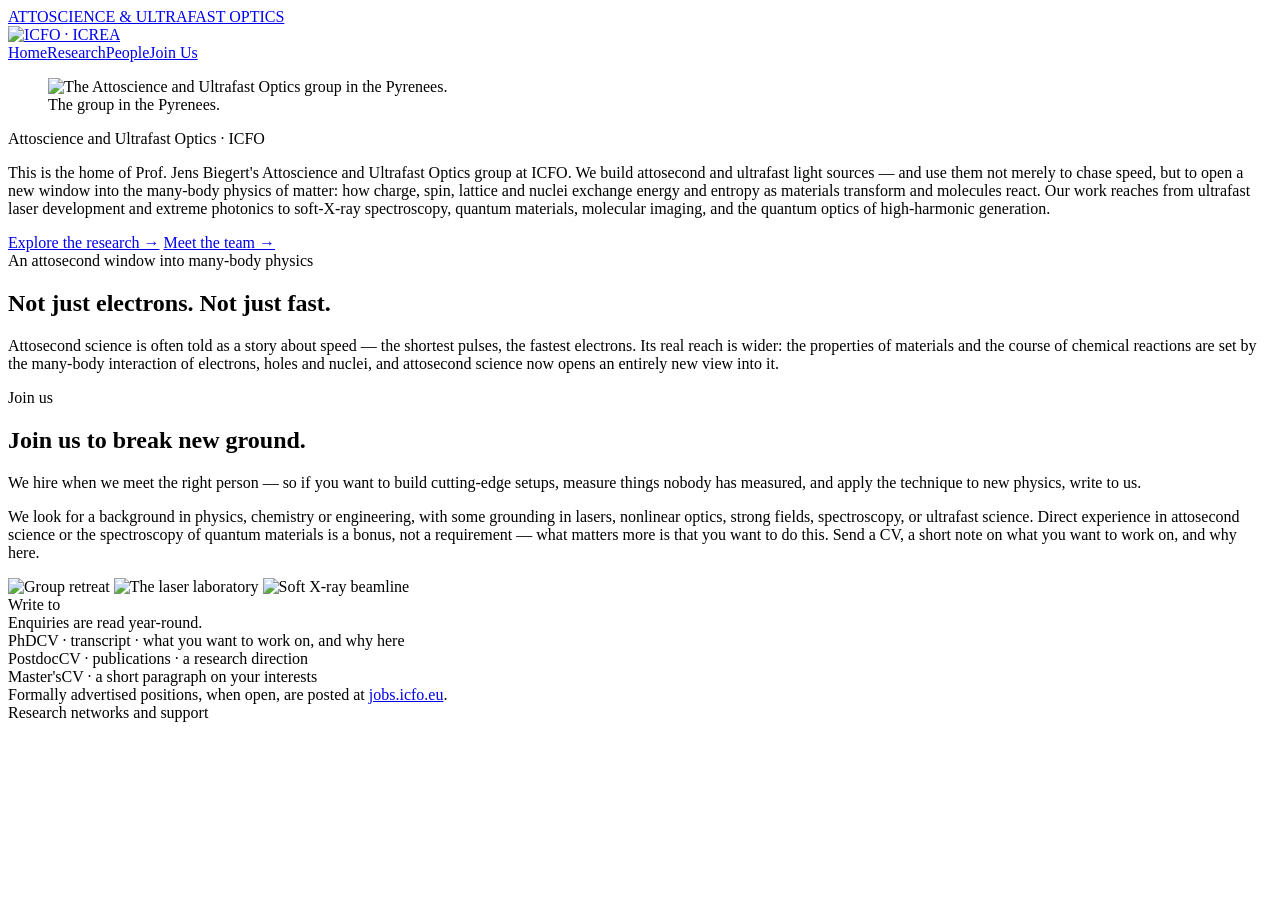
==== index.html @ c8105cc5 "Add files via upload" ====
<!DOCTYPE html>
<html lang="en">
<head>
<meta charset="UTF-8">
<meta name="viewport" content="width=device-width, initial-scale=1.0">
<title>Attoscience and Ultrafast Optics — Prof. Jens Biegert, ICFO</title>
<meta name="description" content="Attoscience and Ultrafast Optics at ICFO. We build ultrafast and attosecond light sources to follow charge, spin, and lattice in quantum matter.">
<link rel="stylesheet" href="css/style.css">
</head>
<body>

<div id="rail"><div id="railfill"></div></div>

<nav><div class="wrap nav-inner">
  <div class="nav-top">
    <div class="brand"><a href="index.html"><span class="dot"></span><span class="brandName">ATTOSCIENCE &amp; ULTRAFAST OPTICS</span></a></div>
    <div class="nav-logos">
      <a href="https://www.icfo.eu" target="_blank" rel="noopener"><img src="img/logos/institutions.png" alt="ICFO · ICREA" class="logo-inst"></a>
    </div>
  </div>
  <div class="navlinks">
    <a href="index.html" class="here">Home</a><a href="research.html">Research</a><a href="people.html">People</a><a href="index.html#join">Join Us</a>
  </div>
</div></nav>

<!-- HOME INTRO (welcome + vision, over faint TiSe2 wash) -->
<section class="home-intro" id="welcome">
  <div class="hi-bg" style="background-image:url(img/sci_tise2_cdw.jpg)"></div>
  <div class="hi-veil"></div>
  <div class="wrap hi-inner">

    <div class="welcome-grid">
      <figure class="welcome-photo rv">
        <img src="img/group_photo.jpg" alt="The Attoscience and Ultrafast Optics group in the Pyrenees." loading="lazy">
        <figcaption>The group in the Pyrenees.</figcaption>
      </figure>
      <div class="welcome-text rv">
        <div class="slabel">Attoscience and Ultrafast Optics · ICFO</div>
        <p class="welcome-lede">This is the home of Prof. Jens Biegert's Attoscience and Ultrafast Optics group at ICFO. We build attosecond and ultrafast light sources — and use them not merely to chase speed, but to open a new window into the many-body physics of matter: how charge, spin, lattice and nuclei exchange energy and entropy as materials transform and molecules react. Our work reaches from ultrafast laser development and extreme photonics to soft-X-ray spectroscopy, quantum materials, molecular imaging, and the quantum optics of high-harmonic generation.</p>
        <div class="welcome-links">
          <a href="research.html" class="wl-primary">Explore the research →</a>
          <a href="people.html" class="wl-secondary">Meet the team →</a>
        </div>
      </div>
    </div>

    <div class="home-vision rv">
      <div class="feat-badge">An attosecond window into many-body physics</div>
      <h1 class="hv-h1">Not just electrons. Not just fast.</h1>
      <p class="hv-lede">Attosecond science is often told as a story about speed — the shortest pulses, the fastest electrons. Its real reach is wider: the properties of materials and the course of chemical reactions are set by the many-body interaction of electrons, holes and nuclei, and attosecond science now opens an entirely new view into it.</p>
    </div>

  </div>
</section>

</div></section>

<!-- JOIN -->
<section class="join" id="join"><div class="wrap"><div class="join-grid">
  <div>
    <div class="slabel">Join us</div>
    <h2>Join us to break new ground.</h2>
    <p>We hire when we meet the right person — so if you want to build cutting-edge setups, measure things nobody has measured, and apply the technique to new physics, write to us.</p>
    <p>We look for a background in physics, chemistry or engineering, with some grounding in lasers, nonlinear optics, strong fields, spectroscopy, or ultrafast science. Direct experience in attosecond science or the spectroscopy of quantum materials is a bonus, not a requirement — what matters more is that you want to do this. Send a CV, a short note on what you want to work on, and why here.</p>
    <div class="culture">
      <img src="img/group_benasque.jpg" alt="Group retreat" loading="lazy">
      <img src="img/instr_greenlab.jpg" alt="The laser laboratory" loading="lazy">
      <img src="img/hero_beamline.jpg" alt="Soft X-ray beamline" loading="lazy">
    </div>
  </div>
  <div class="apply">
    <div class="apply-lab">Write to</div>
    <a class="apply-mail siteEmail" href="#"></a>
    <div class="apply-note">Enquiries are read year-round.</div>
    <div class="apply-list">
      <div class="apply-row"><span class="ar-k">PhD</span><span class="ar-v">CV · transcript · what you want to work on, and why here</span></div>
      <div class="apply-row"><span class="ar-k">Postdoc</span><span class="ar-v">CV · publications · a research direction</span></div>
      <div class="apply-row"><span class="ar-k">Master's</span><span class="ar-v">CV · a short paragraph on your interests</span></div>
    </div>
    <div class="apply-jobs">Formally advertised positions, when open, are posted at <a href="https://jobs.icfo.eu" target="_blank" rel="noopener">jobs.icfo.eu</a>.</div>
  </div>
</div></div></section>


<!-- FUNDERS -->
<div class="funders"><div class="wrap">
  <div class="lbl">Research networks and support</div>
  <div class="fgrid" id="funders"></div>
</div></div>


<footer><div class="wrap frow">
  <div id="footerLine"></div>
  <div><a class="siteEmail" href="#"></a></div>
</div></footer>
<script src="js/site.js"></script>
</body>
</html>
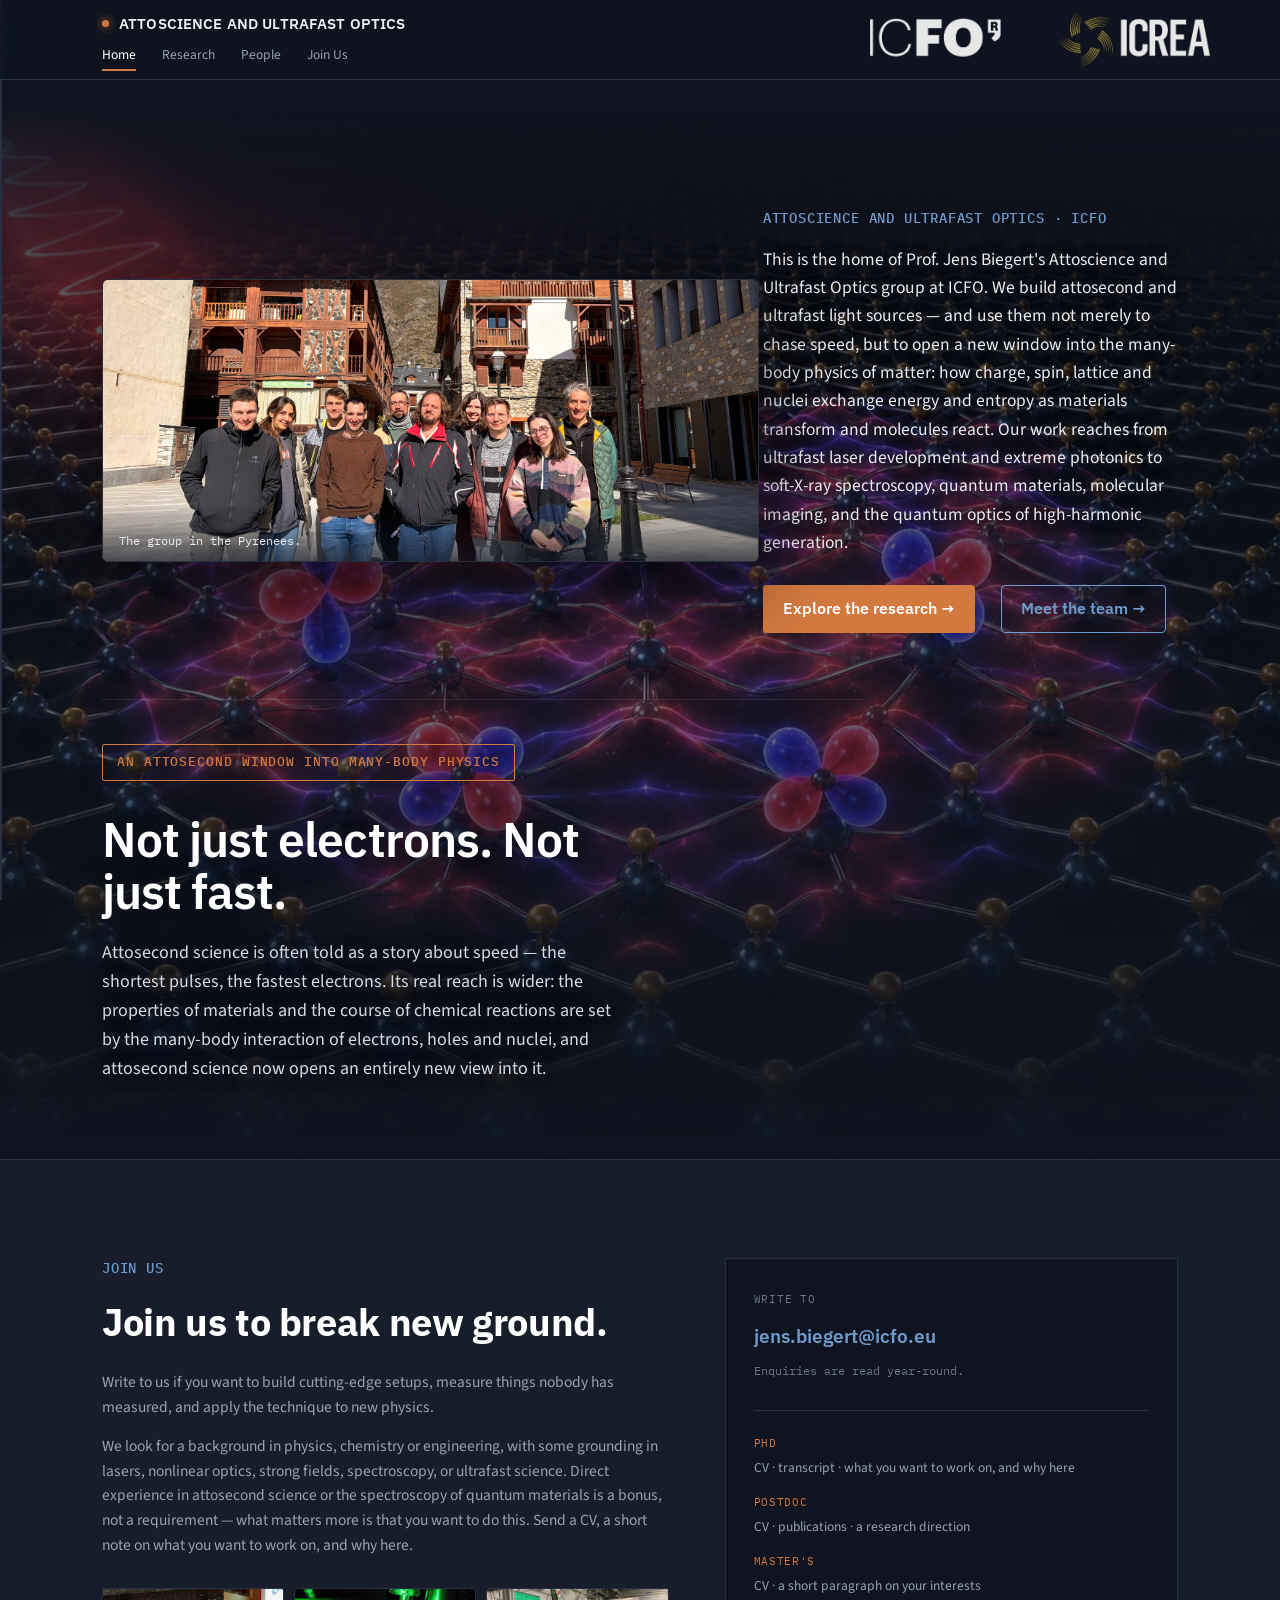
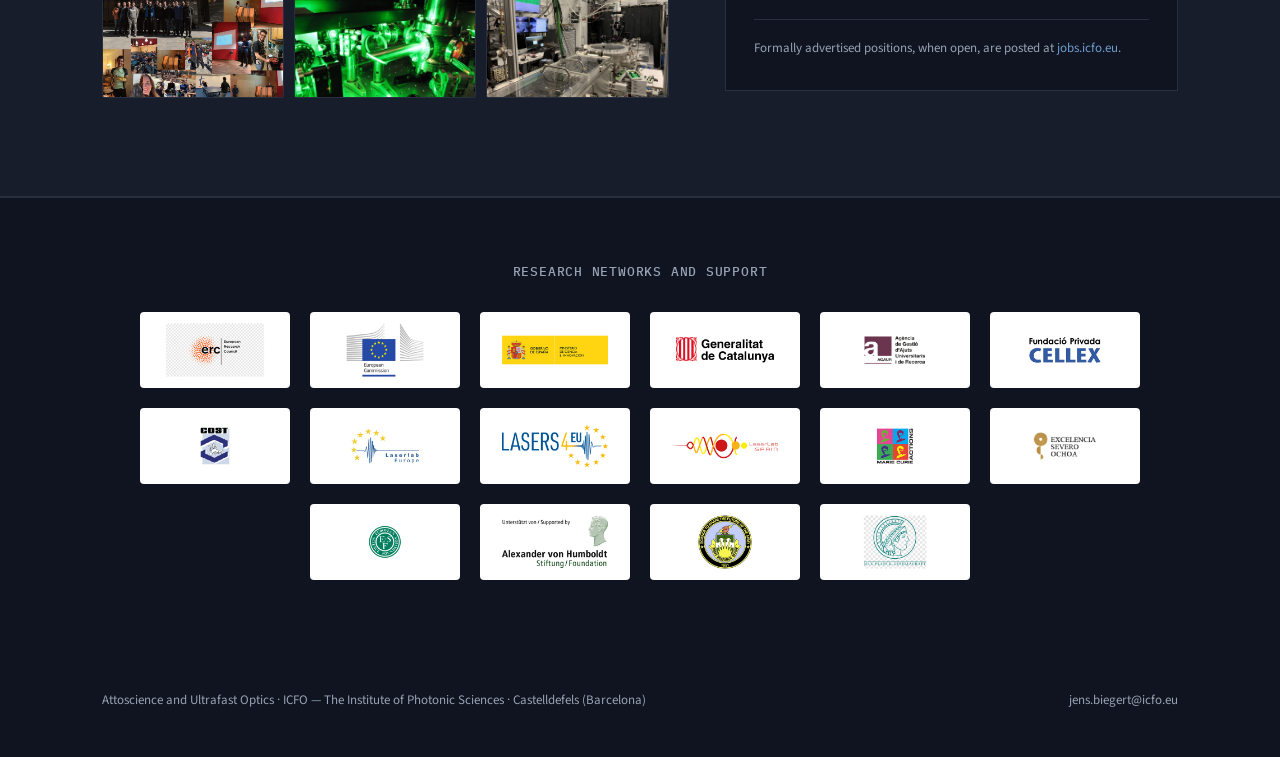
==== commit cde15015: "index.html" ====
--- a/index.html
+++ b/index.html
@@ -60,7 +60,7 @@
   <div>
     <div class="slabel">Join us</div>
     <h2>Join us to break new ground.</h2>
-    <p>We hire when we meet the right person — so if you want to build cutting-edge setups, measure things nobody has measured, and apply the technique to new physics, write to us.</p>
+    <p>Write to us if you want to build cutting-edge setups, measure things nobody has measured, and apply the technique to new physics.</p>
     <p>We look for a background in physics, chemistry or engineering, with some grounding in lasers, nonlinear optics, strong fields, spectroscopy, or ultrafast science. Direct experience in attosecond science or the spectroscopy of quantum materials is a bonus, not a requirement — what matters more is that you want to do this. Send a CV, a short note on what you want to work on, and why here.</p>
     <div class="culture">
       <img src="img/group_benasque.jpg" alt="Group retreat" loading="lazy">
@@ -95,4 +95,4 @@
 </div></footer>
 <script src="js/site.js"></script>
 </body>
-</html>+</html>
--- a/css/style.css
+++ b/css/style.css
@@ -0,0 +1,428 @@
+
+@import url('https://fonts.googleapis.com/css2?family=IBM+Plex+Sans:wght@400;500;600;700&family=Source+Sans+3:wght@400;500;600&family=IBM+Plex+Mono:wght@400;500&display=swap');
+:root{
+  --bg:#0F1420; --bg-raised:#171D2A; --panel:#1B2231; --line:#28303F;
+  --text:#EDEEF2; --text-dim:#98A2B3; --text-dimmer:#6B7486;
+  --steel:#6E9BCB; --warm:#D2793F;
+}
+*{margin:0;padding:0;box-sizing:border-box;}
+html{scroll-behavior:smooth;}
+body{background:var(--bg);color:var(--text);font-family:'Source Sans 3',sans-serif;line-height:1.6;overflow-x:hidden;}
+@media(prefers-reduced-motion:reduce){*{animation-duration:.001ms!important;animation-iteration-count:1!important;transition-duration:.001ms!important;}}
+a{color:inherit;}
+.wrap{max-width:1140px;margin:0 auto;padding:0 32px;}
+::selection{background:var(--steel);color:#0F1420;}
+
+/* NAV */
+nav{position:fixed;top:0;left:0;right:0;z-index:100;background:rgba(15,20,32,.82);backdrop-filter:blur(12px);border-bottom:1px solid var(--line);}
+nav .wrap{display:flex;justify-content:space-between;align-items:center;height:66px;}
+nav .nav-inner{display:block;height:auto;padding-top:12px;padding-bottom:8px;position:relative;}
+.brand{font-family:'IBM Plex Sans',sans-serif;font-weight:600;font-size:14.5px;letter-spacing:.01em;display:flex;align-items:center;gap:10px;}
+.brand .dot{width:7px;height:7px;border-radius:50%;background:var(--warm);box-shadow:0 0 10px var(--warm);}
+.navlinks{display:flex;gap:26px;font-size:13.5px;color:var(--text-dim);}
+.navlinks a{text-decoration:none;transition:color .2s;}
+.navlinks a:hover{color:var(--text);}
+a:focus-visible{outline:2px solid var(--steel);outline-offset:3px;}
+@media(max-width:760px){.navlinks{display:none;}}
+
+/* HERO */
+.hero{position:relative;min-height:92vh;display:flex;flex-direction:column;justify-content:center;padding-top:66px;overflow:hidden;}
+.hero .bg{position:absolute;inset:0;background-size:cover;background-position:center 22%;transition:opacity .6s;}
+.hero .bg::after{content:'';position:absolute;inset:0;background:linear-gradient(90deg,var(--bg) 0%,rgba(15,20,32,.72) 46%,rgba(15,20,32,.30) 100%);}
+.hero .inner{position:relative;z-index:3;}
+.eyebrow{font-family:'IBM Plex Mono',monospace;font-size:12.5px;color:var(--steel);letter-spacing:.07em;text-transform:uppercase;margin-bottom:22px;display:flex;align-items:center;gap:10px;}
+.eyebrow::before{content:'';width:26px;height:1px;background:var(--steel);}
+h1{font-family:'IBM Plex Sans',sans-serif;font-weight:600;font-size:clamp(2.1rem,5vw,3.9rem);line-height:1.1;letter-spacing:-.015em;max-width:18ch;color:#fff;text-shadow:0 2px 30px rgba(15,20,32,.65);}
+h1 .soft{color:var(--text-dim);font-weight:400;}
+.hero-sub{margin-top:26px;max-width:50ch;font-size:17.5px;color:#D6DAE2;text-shadow:0 1px 22px rgba(15,20,32,.7);}
+.cta{margin-top:40px;display:flex;gap:14px;flex-wrap:wrap;align-items:center;}
+.btn{font-size:14.5px;font-weight:600;padding:13px 24px;border-radius:2px;text-decoration:none;transition:all .2s;display:inline-flex;align-items:center;gap:8px;}
+.btn-primary{background:var(--text);color:#0F1420;}
+.btn-primary:hover{background:var(--steel);color:#fff;}
+.btn-ghost{border:1px solid rgba(255,255,255,.25);color:#fff;}
+.btn-ghost:hover{border-color:#fff;background:rgba(255,255,255,.06);}
+.hero-switch{position:absolute;bottom:22px;right:32px;z-index:4;display:flex;gap:8px;align-items:center;}
+.hero-switch span{font-family:'IBM Plex Mono',monospace;font-size:10.5px;color:var(--text-dimmer);text-transform:uppercase;letter-spacing:.05em;}
+.hero-switch button{width:9px;height:9px;border-radius:50%;border:1px solid var(--text-dimmer);background:transparent;cursor:pointer;padding:0;transition:all .2s;}
+.hero-switch button.on{background:var(--steel);border-color:var(--steel);}
+
+/* TRACE DIVIDER */
+.trace{width:100%;height:54px;display:block;}
+
+/* FEATURED RESULT */
+.featured{padding:96px 0;background:linear-gradient(180deg,var(--bg) 0%,#131A28 50%,var(--bg) 100%);}
+.feat-grid{display:grid;grid-template-columns:0.95fr 1.05fr;gap:56px;align-items:center;}
+@media(max-width:900px){.feat-grid{grid-template-columns:1fr;gap:40px;}}
+.feat-badge{display:inline-block;font-family:'IBM Plex Mono',monospace;font-size:13px;font-weight:500;letter-spacing:.07em;text-transform:uppercase;color:var(--warm);border:1px solid var(--warm);padding:7px 14px;border-radius:2px;margin-bottom:22px;}
+.feat-h{font-family:'IBM Plex Sans',sans-serif;font-size:clamp(1.7rem,3.1vw,2.35rem);font-weight:600;color:#fff;max-width:16ch;line-height:1.15;margin:0 0 24px;}
+.feat-num{display:flex;align-items:baseline;gap:12px;margin-bottom:24px;}
+.feat-num .fn{font-family:'IBM Plex Mono',monospace;font-size:clamp(3rem,6.5vw,4.6rem);color:var(--steel);line-height:1;letter-spacing:-.02em;}
+.feat-num .fu{font-family:'IBM Plex Mono',monospace;font-size:15px;color:var(--text-dim);text-transform:uppercase;letter-spacing:.06em;}
+.feat-lede{font-size:17px;color:var(--text);max-width:56ch;margin-bottom:18px;line-height:1.6;}
+.feat-body{font-size:14.5px;color:var(--text-dim);max-width:60ch;}
+.feat-fig{margin:0;}
+.feat-fig img{width:100%;display:block;border:1px solid var(--line);border-radius:3px;background:#1B2130;}
+.feat-fig figcaption{font-size:12.5px;color:var(--text-dimmer);margin-top:14px;line-height:1.5;}
+.feat-fig figcaption strong{color:var(--text-dim);font-weight:600;}
+
+/* SECTION */
+section{padding:98px 0;}
+.shead{display:flex;justify-content:space-between;align-items:flex-end;margin-bottom:54px;gap:24px;flex-wrap:wrap;border-bottom:1px solid var(--line);padding-bottom:24px;}
+.slabel{font-family:'IBM Plex Mono',monospace;font-size:13.5px;font-weight:500;color:var(--steel);text-transform:uppercase;letter-spacing:.06em;}
+h2{font-family:'IBM Plex Sans',sans-serif;font-size:clamp(1.7rem,3.1vw,2.35rem);font-weight:700;margin-top:12px;max-width:24ch;color:#fff;letter-spacing:-.01em;}
+.smeta{font-size:13.5px;color:var(--text-dim);max-width:32ch;text-align:right;}
+@media(max-width:640px){.smeta{text-align:left;}}
+
+.rstatement{font-size:19px;line-height:1.65;color:var(--text);max-width:74ch;margin-bottom:46px;font-weight:400;}
+.rstatement strong{color:#fff;font-weight:600;}
+
+/* CAPABILITIES */
+.caps-label{font-family:'IBM Plex Mono',monospace;font-size:11px;color:var(--text-dimmer);text-transform:uppercase;letter-spacing:.06em;margin-bottom:14px;}
+.caps{display:flex;flex-wrap:wrap;gap:10px;margin-bottom:44px;}
+.caps span{font-family:'IBM Plex Mono',monospace;font-size:12.5px;color:var(--text);background:var(--bg-raised);border:1px solid var(--line);padding:10px 16px;border-radius:2px;display:flex;align-items:center;gap:9px;}
+.caps span::before{content:'';width:5px;height:5px;border-radius:50%;background:var(--steel);}
+
+/* CAPABILITIES ACCORDION */
+.caps-acc{display:flex;flex-direction:column;gap:1px;background:var(--line);border:1px solid var(--line);margin-bottom:64px;}
+.cap{background:var(--bg-raised);}
+.cap summary{list-style:none;cursor:pointer;padding:20px 24px;display:flex;justify-content:space-between;align-items:center;gap:16px;transition:background .2s;}
+.cap summary::-webkit-details-marker{display:none;}
+.cap summary:hover{background:var(--panel);}
+.cap summary:focus-visible{outline:2px solid var(--steel);outline-offset:-2px;}
+.cap-name{font-family:'IBM Plex Sans',sans-serif;font-size:18px;font-weight:700;color:#fff;display:flex;align-items:center;gap:12px;}
+.cap-name::before{content:'';width:6px;height:6px;border-radius:50%;background:var(--steel);flex-shrink:0;}
+.cap-ico{font-family:'IBM Plex Mono',monospace;color:var(--text-dimmer);font-size:18px;transition:transform .25s;}
+.cap[open] .cap-ico{transform:rotate(45deg);color:var(--steel);}
+.cap-body{padding:4px 24px 30px 42px;}
+.cap-lede{font-size:16.5px;color:var(--text);max-width:72ch;margin-bottom:24px;line-height:1.6;}
+.stats{display:flex;flex-wrap:wrap;gap:12px;margin-bottom:26px;}
+.stat{background:var(--bg);border:1px solid var(--line);border-left:2px solid var(--warm);padding:12px 18px;min-width:150px;}
+.stat .sv{font-family:'IBM Plex Mono',monospace;font-size:17px;color:#fff;}
+.stat .sl{font-size:11.5px;color:var(--text-dimmer);text-transform:uppercase;letter-spacing:.05em;margin-top:3px;}
+.cap-text p{font-size:14.5px;color:var(--text-dim);max-width:76ch;margin-bottom:14px;}
+.cap-text p:last-child{margin-bottom:0;}
+@media(max-width:640px){.cap-body{padding-left:24px;}}
+
+/* RESEARCH CARDS */
+.rgrid{display:grid;grid-template-columns:repeat(auto-fit,minmax(270px,1fr));gap:1px;background:var(--line);border:1px solid var(--line);}
+.rcard{background:var(--panel);display:flex;flex-direction:column;overflow:hidden;transition:background .25s;}
+.rcard:hover{background:var(--bg-raised);}
+.rcard .thumb{height:158px;overflow:hidden;background:#000;}
+.rcard .thumb img{width:100%;height:100%;object-fit:cover;display:block;transition:transform .5s;}
+.rcard:hover .thumb img{transform:scale(1.05);}
+.rcard .pad{padding:26px 26px 28px;display:flex;flex-direction:column;flex-grow:1;}
+.rcard .tag{font-family:'IBM Plex Mono',monospace;font-size:11px;color:var(--text-dimmer);text-transform:uppercase;letter-spacing:.05em;}
+.rcard h3{font-family:'IBM Plex Sans',sans-serif;font-size:18px;font-weight:600;margin:12px 0;color:#fff;}
+.rcard p{font-size:14px;color:var(--text-dim);flex-grow:1;}
+.rcard .hl{margin-top:20px;padding:13px 15px;background:rgba(210,121,63,.08);border-left:2px solid var(--warm);font-size:13px;}
+.rcard .hll{font-family:'IBM Plex Mono',monospace;font-size:10px;color:var(--warm);text-transform:uppercase;letter-spacing:.06em;display:block;margin-bottom:5px;}
+.rcard .hlt{color:var(--text);}
+
+/* ACHIEVEMENTS TIMELINE */
+.tl{position:relative;}
+.tl-item{display:grid;grid-template-columns:130px 1fr;gap:34px;padding-bottom:6px;}
+/* the rail: a real element, so it can stop at the final dot */
+.tl-item .tl-body{position:relative;margin-left:-34px;padding-left:34px;padding-bottom:42px;}
+.tl-item:last-child .tl-body{padding-bottom:0;}
+.tl-item .tl-body::after{content:'';position:absolute;left:0;top:12px;bottom:0;width:1px;background:var(--line);}
+.tl-item:last-child .tl-body::after{display:none;}
+/* the dot: centred on the rail, never overlapping text */
+.tl-item .tl-body::before{content:'';position:absolute;left:-5.5px;top:6px;width:11px;height:11px;border-radius:50%;background:var(--warm);border:2px solid var(--bg);box-shadow:0 0 0 1px var(--warm);z-index:2;}
+.tl-year{font-family:'IBM Plex Mono',monospace;font-size:14px;color:var(--text);text-align:right;padding-top:2px;padding-right:16px;}
+.tl-venue{font-family:'IBM Plex Mono',monospace;font-size:11.5px;color:var(--steel);margin-bottom:6px;}
+.tl-body h4{font-family:'IBM Plex Sans',sans-serif;font-size:17px;font-weight:600;margin-bottom:7px;color:#fff;}
+.tl-body p{font-size:14px;color:var(--text-dim);max-width:64ch;}
+@media(max-width:640px){.tl-item{grid-template-columns:1fr;gap:4px;}.tl-year{text-align:left;}.tl-item .tl-body{margin-left:0;padding-left:0;padding-bottom:30px;}.tl-item .tl-body::before,.tl-item .tl-body::after{display:none;}}
+
+/* PEOPLE */
+.pi-lead{display:grid;grid-template-columns:250px 1fr;gap:44px;align-items:start;margin-bottom:64px;}
+@media(max-width:640px){.pi-lead{grid-template-columns:1fr;}}
+.pi-photo{width:100%;border-radius:3px;border:1px solid var(--line);overflow:hidden;aspect-ratio:3/2;}
+.pi-photo img{width:100%;height:100%;object-fit:cover;display:block;}
+.pi-lead h3{font-family:'IBM Plex Sans',sans-serif;font-size:22px;font-weight:600;color:#fff;}
+.pi-lead .prole{font-family:'IBM Plex Mono',monospace;font-size:12.5px;color:var(--steel);margin:6px 0 16px;text-transform:uppercase;letter-spacing:.05em;}
+.pi-lead p{font-size:15px;color:var(--text-dim);max-width:56ch;}
+.people-grid{display:grid;grid-template-columns:repeat(auto-fill,minmax(190px,1fr));gap:26px;}
+.person .av{width:100%;aspect-ratio:1;border-radius:2px;background:linear-gradient(135deg,#1B2231,#171D2A);border:1px solid var(--line);margin-bottom:12px;position:relative;overflow:hidden;}
+.person .av::after{content:'';position:absolute;inset:0;background:repeating-linear-gradient(45deg,transparent,transparent 8px,rgba(110,155,203,.05) 8px,rgba(110,155,203,.05) 9px);}
+.person .nm{font-size:14px;font-weight:600;}
+.person .rl{font-size:12px;color:var(--steel);font-family:'IBM Plex Mono',monospace;margin-top:2px;}
+.person .deg{font-size:12px;color:var(--text-dimmer);margin-top:7px;line-height:1.45;}
+.person .eml{font-size:11.5px;color:var(--text-dimmer);font-family:'IBM Plex Mono',monospace;text-decoration:none;margin-top:6px;display:inline-block;word-break:break-all;}
+.person .eml:hover{color:var(--steel);}
+
+.ptier{margin-bottom:44px;}
+.ptier-lab{font-family:'IBM Plex Mono',monospace;font-size:11px;color:var(--warm);text-transform:uppercase;letter-spacing:.07em;margin-bottom:18px;padding-bottom:10px;border-bottom:1px solid var(--line);}
+
+.bio-short{font-size:15.5px;color:var(--text-dim);max-width:66ch;}
+.bio-more{margin-top:20px;}
+.bio-more summary{list-style:none;cursor:pointer;display:inline-flex;align-items:center;gap:10px;font-family:'IBM Plex Mono',monospace;font-size:11.5px;text-transform:uppercase;letter-spacing:.06em;color:var(--steel);padding:8px 0;}
+.bio-more summary::-webkit-details-marker{display:none;}
+.bio-more summary:hover{color:#fff;}
+.bio-more summary:focus-visible{outline:2px solid var(--steel);outline-offset:3px;}
+.bio-ico{font-size:15px;transition:transform .25s;}
+.bio-more[open] .bio-ico{transform:rotate(45deg);}
+.bio-full{margin-top:20px;padding-left:20px;border-left:1px solid var(--line);}
+.bio-block{margin-bottom:26px;}
+.bio-block:last-child{margin-bottom:0;}
+.bio-block h5{font-family:'IBM Plex Mono',monospace;font-size:11px;color:var(--warm);text-transform:uppercase;letter-spacing:.07em;margin-bottom:10px;}
+.bio-block p{font-size:14.5px;color:var(--text-dim);max-width:70ch;margin-bottom:12px;}
+.awards{list-style:none;display:flex;flex-wrap:wrap;gap:8px;}
+.awards li{font-size:12.5px;color:var(--text);background:var(--bg-raised);border:1px solid var(--line);padding:7px 13px;border-radius:2px;}
+
+/* ALUMNI */
+.alu-note{font-size:15px;color:var(--text-dim);margin-bottom:36px;max-width:60ch;}
+.alu-list{display:flex;flex-direction:column;gap:1px;background:var(--line);border:1px solid var(--line);}
+.alu{background:var(--bg);display:grid;grid-template-columns:80px 1fr;gap:20px;padding:16px 22px;transition:background .2s;}
+.alu:hover{background:var(--bg-raised);}
+.alu-year{font-family:'IBM Plex Mono',monospace;font-size:13px;color:var(--warm);padding-top:2px;}
+.alu-name{font-weight:600;color:#fff;font-size:15px;}
+.alu-role{color:var(--steel);font-size:14px;text-decoration:none;}
+a.alu-role:hover{text-decoration:underline;text-underline-offset:3px;}
+.alu-thesis{font-size:13px;color:var(--text-dimmer);margin-top:3px;font-style:italic;}
+
+.tier-head{margin-bottom:22px;}
+.tier-head h3{font-family:'IBM Plex Sans',sans-serif;font-size:19px;font-weight:600;color:#fff;margin-bottom:8px;}
+.tier-head p{font-size:14px;color:var(--text-dim);}
+
+/* LEADERS */
+.leaders{display:grid;grid-template-columns:200px 1fr;gap:44px;align-items:start;margin-bottom:60px;padding-bottom:52px;border-bottom:1px solid var(--line);}
+@media(max-width:820px){.leaders{grid-template-columns:1fr;gap:32px;}}
+.lead-stat{border-left:2px solid var(--warm);padding-left:20px;}
+.lead-num{font-family:'IBM Plex Mono',monospace;font-size:clamp(3rem,5vw,4.2rem);color:var(--steel);line-height:1;}
+.lead-lab{font-family:'IBM Plex Mono',monospace;font-size:11.5px;color:var(--text-dim);text-transform:uppercase;letter-spacing:.06em;margin-top:12px;line-height:1.5;}
+.lead-cols{display:grid;grid-template-columns:1.6fr 1fr;gap:38px;}
+@media(max-width:700px){.lead-cols{grid-template-columns:1fr;gap:28px;}}
+.lead-head{font-family:'IBM Plex Mono',monospace;font-size:11px;color:var(--warm);text-transform:uppercase;letter-spacing:.07em;margin-bottom:16px;padding-bottom:10px;border-bottom:1px solid var(--line);}
+.lead-list{display:flex;flex-direction:column;gap:9px;}
+.lead{display:flex;justify-content:space-between;gap:14px;align-items:baseline;font-size:14px;}
+.lead-n{color:#fff;font-weight:600;white-space:nowrap;}
+.lead-i{color:var(--text-dim);font-size:13px;text-align:right;}
+
+/* FORMER MEMBERS */
+.former{margin-top:64px;padding-top:44px;border-top:1px solid var(--line);}
+.former-head{margin-bottom:34px;}
+.former-head h3{font-family:'IBM Plex Sans',sans-serif;font-size:19px;font-weight:600;color:#fff;margin-bottom:10px;}
+.former-head p{font-size:14.5px;color:var(--text-dim);max-width:66ch;}
+.fm-block{margin-bottom:26px;}
+.fm-lab{font-family:'IBM Plex Mono',monospace;font-size:11px;color:var(--warm);text-transform:uppercase;letter-spacing:.07em;margin-bottom:12px;}
+.fm-names{display:flex;flex-wrap:wrap;gap:8px;}
+.fm{font-size:13.5px;color:var(--text-dim);background:var(--bg-raised);border:1px solid var(--line);padding:7px 13px;border-radius:2px;transition:all .2s;}
+.fm:hover{color:var(--text);border-color:var(--text-dimmer);}
+
+/* PUBLICATIONS */
+.pub{border:1px solid var(--line);background:var(--bg-raised);padding:44px;display:flex;justify-content:space-between;align-items:center;gap:28px;flex-wrap:wrap;}
+.pub h3{font-family:'IBM Plex Sans',sans-serif;font-size:20px;font-weight:600;margin-bottom:10px;color:#fff;}
+.pub p{color:var(--text-dim);font-size:14.5px;max-width:52ch;}
+
+/* JOIN */
+.join{background:var(--bg-raised);border-top:1px solid var(--line);border-bottom:1px solid var(--line);}
+.join-grid{display:grid;grid-template-columns:1.25fr 1fr;gap:56px;align-items:start;}
+@media(max-width:820px){.join-grid{grid-template-columns:1fr;gap:40px;}}
+.join h2{max-width:none;margin-bottom:18px;}
+.join p{color:var(--text-dim);font-size:15.5px;margin-bottom:14px;}
+.apply{border:1px solid var(--line);background:var(--bg);padding:32px 28px;}
+.apply-lab{font-family:'IBM Plex Mono',monospace;font-size:11px;color:var(--text-dimmer);text-transform:uppercase;letter-spacing:.07em;margin-bottom:12px;}
+.apply-mail{font-family:'IBM Plex Sans',sans-serif;font-size:19px;font-weight:600;color:var(--steel);text-decoration:none;word-break:break-all;}
+.apply-mail:hover{color:#fff;text-decoration:underline;text-underline-offset:4px;}
+.apply-note{font-family:'IBM Plex Mono',monospace;font-size:11.5px;color:var(--text-dimmer);margin-top:10px;}
+.apply-list{margin-top:30px;padding-top:24px;border-top:1px solid var(--line);display:flex;flex-direction:column;gap:16px;}
+.apply-row{display:flex;flex-direction:column;gap:4px;}
+.ar-k{font-family:'IBM Plex Mono',monospace;font-size:11px;color:var(--warm);text-transform:uppercase;letter-spacing:.06em;}
+.ar-v{font-size:13.5px;color:var(--text-dim);}
+.culture{display:grid;grid-template-columns:repeat(3,1fr);gap:10px;margin-top:30px;}
+.culture img{width:100%;height:110px;object-fit:cover;border-radius:2px;border:1px solid var(--line);display:block;}
+
+/* FUNDERS */
+.funders{padding:64px 0;border-top:1px solid var(--line);}
+.funders .lbl{font-family:'IBM Plex Mono',monospace;font-size:13px;font-weight:500;color:var(--text-dim);text-transform:uppercase;letter-spacing:.06em;margin-bottom:30px;text-align:center;}
+.fgrid{display:flex;flex-wrap:wrap;gap:20px;justify-content:center;align-items:center;}
+.funder{background:#fff;border-radius:4px;padding:10px 14px;height:76px;width:150px;display:flex;align-items:center;justify-content:center;}
+.funder img{max-height:100%;max-width:100%;object-fit:contain;display:block;}
+
+
+/* ---------- MOTION ---------- */
+#rail{position:fixed;left:0;top:0;width:2px;height:100vh;background:var(--line);z-index:99;}
+#railfill{width:100%;height:0;background:linear-gradient(180deg,var(--steel),var(--warm));transition:height .08s linear;}
+.rv{opacity:0;transform:translateY(22px);transition:opacity .7s cubic-bezier(.2,.7,.2,1),transform .7s cubic-bezier(.2,.7,.2,1);}
+.rv.in{opacity:1;transform:none;}
+.rv.d1{transition-delay:.07s}.rv.d2{transition-delay:.14s}.rv.d3{transition-delay:.21s}.rv.d4{transition-delay:.28s}
+#wavecanvas{position:absolute;inset:0;width:100%;height:100%;z-index:1;opacity:.38;}
+.hero .bg{z-index:0;opacity:1;}
+.hero .bg::after{display:none;}
+.hero .veil{position:absolute;inset:0;z-index:2;background:linear-gradient(100deg,rgba(15,20,32,.94) 0%,rgba(15,20,32,.86) 26%,rgba(15,20,32,.52) 52%,rgba(15,20,32,.10) 78%,rgba(15,20,32,0) 100%);}
+.rcard{transition:transform .35s cubic-bezier(.2,.7,.2,1),background .3s;}
+.rcard:hover{transform:translateY(-4px);}
+.rcard .thumb img{transition:transform .6s cubic-bezier(.2,.7,.2,1);}
+.rcard:hover .thumb img{transform:scale(1.06);}
+.cap-body{overflow:hidden;}
+.tl-item .tl-body::before{transform:scale(.4);opacity:0;transition:transform .5s cubic-bezier(.2,.7,.2,1),opacity .5s;}
+.tl-item.in .tl-body::before{transform:scale(1);opacity:1;}
+.num-anim{font-variant-numeric:tabular-nums;}
+@media(prefers-reduced-motion:reduce){
+  .rv{opacity:1;transform:none;transition:none;}
+  .rcard:hover{transform:none;}
+  .tl-item .tl-body::before{transform:none;opacity:1;}
+}
+
+/* FOOTER */
+footer{padding:46px 0;}
+.frow{display:flex;justify-content:space-between;align-items:center;flex-wrap:wrap;gap:16px;font-size:13px;color:var(--text-dim);}
+.frow a{text-decoration:none;}.frow a:hover{color:var(--text);}
+.editnote{background:#15251A;border-bottom:1px solid #26482F;color:#9BD3AC;font-family:'IBM Plex Mono',monospace;font-size:12px;text-align:center;padding:8px;}
+
+/* CONTRIBUTIONS */
+.contribs{margin-top:34px;padding-top:26px;border-top:1px solid var(--line);}
+.contribs-lab{font-family:'IBM Plex Mono',monospace;font-size:11px;color:var(--warm);text-transform:uppercase;letter-spacing:.07em;margin-bottom:20px;}
+.contrib{display:grid;grid-template-columns:200px 1fr;gap:22px;padding:18px 0;border-bottom:1px solid var(--line);}
+.contrib:last-child{border-bottom:none;}
+@media(max-width:700px){.contrib{grid-template-columns:1fr;}}
+.contrib-img img{width:100%;border:1px solid var(--line);border-radius:2px;display:block;}
+.contrib-body h5{font-family:'IBM Plex Sans',sans-serif;font-size:15.5px;font-weight:600;color:#fff;margin-bottom:8px;}
+.contrib-body p{font-size:14px;color:var(--text-dim);margin-bottom:10px;max-width:70ch;}
+.cites{list-style:none;display:flex;flex-direction:column;gap:5px;}
+.cites li{font-size:12.5px;color:var(--text-dimmer);padding-left:14px;position:relative;}
+.cites li::before{content:'';position:absolute;left:0;top:9px;width:5px;height:1px;background:var(--steel);}
+/* people photos */
+.person .av img{width:100%;height:100%;object-fit:cover;display:block;}
+
+.feat-cite{margin-top:14px;padding-top:14px;border-top:1px solid var(--line);font-size:12.5px;color:var(--text-dimmer);line-height:1.55;}
+
+/* People heading is a rhythmic three-beat line — let it breathe */
+#people .shead h2{max-width:34ch;}
+
+/* Headshots: the stripe pattern is the EMPTY state — hide it behind a real photo */
+.person .av:has(img)::after{display:none;}
+.person .av img{width:100%;height:100%;object-fit:cover;display:block;
+  filter:grayscale(.18) contrast(1.02);transition:filter .35s, transform .5s cubic-bezier(.2,.7,.2,1);}
+.person:hover .av img{filter:grayscale(0) contrast(1.02);transform:scale(1.03);}
+@media(prefers-reduced-motion:reduce){.person:hover .av img{transform:none;}}
+
+/* Vision focus tags */
+.feat-tags{display:flex;flex-wrap:wrap;gap:8px;margin-top:26px;}
+.feat-tags span{font-family:'IBM Plex Mono',monospace;font-size:11.5px;color:var(--text);border:1px solid var(--line);background:rgba(255,255,255,.03);padding:7px 11px;border-radius:2px;}
+
+.apply-jobs{margin-top:22px;padding-top:18px;border-top:1px solid var(--line);font-size:13px;color:var(--text-dim);}
+.apply-jobs a{color:var(--steel);text-decoration:none;}
+.apply-jobs a:hover{color:#fff;text-decoration:underline;text-underline-offset:3px;}
+
+/* VISION — full-bleed image with text overlay (mirrors hero) */
+.vision-full{position:relative;overflow:hidden;padding:120px 0 108px;}
+.vision-full .vf-bg{position:absolute;inset:0;background-size:cover;background-position:center 42%;z-index:0;}
+.vision-full .vf-veil{position:absolute;inset:0;z-index:1;
+  background:linear-gradient(100deg,rgba(15,20,32,.96) 0%,rgba(15,20,32,.90) 30%,rgba(15,20,32,.62) 56%,rgba(15,20,32,.20) 80%,rgba(15,20,32,.10) 100%),
+             linear-gradient(0deg,var(--bg) 0%,rgba(15,20,32,0) 22%,rgba(15,20,32,0) 78%,var(--bg) 100%);}
+.vision-full .vf-inner{position:relative;z-index:2;}
+.vision-full .feat-text{max-width:640px;}
+.vision-full .feat-h{text-shadow:0 2px 30px rgba(15,20,32,.7);}
+.vision-full .feat-lede,.vision-full .feat-body{text-shadow:0 1px 20px rgba(15,20,32,.55);}
+.vf-cap{margin-top:40px;font-size:12.5px;color:var(--text-dimmer);font-style:italic;max-width:52ch;}
+@media(max-width:760px){.vision-full{padding:80px 0 72px;}.vision-full .vf-veil{background:linear-gradient(180deg,rgba(15,20,32,.82),rgba(15,20,32,.92)),var(--bg);}}
+
+/* Coherent/incoherent readout figure */
+#readout{padding:70px 0 40px;}
+.readout-grid{display:grid;grid-template-columns:0.82fr 1.18fr;gap:48px;align-items:center;}
+@media(max-width:860px){.readout-grid{grid-template-columns:1fr;gap:28px;}}
+.readout-text h2{max-width:20ch;margin:10px 0 18px;}
+.readout-text p{color:var(--text-dim);font-size:15.5px;max-width:44ch;}
+.readout-text em{color:var(--text);font-style:italic;}
+.readout-fig{margin:0;}
+.readout-fig svg{width:100%;height:auto;display:block;}
+
+/* ===== Unified Vision ===== */
+.vision-open{position:relative;overflow:hidden;padding:130px 0 96px;}
+.vision-open .vo-bg{position:absolute;inset:0;background-size:cover;background-position:center 42%;z-index:0;}
+.vision-open .vo-veil{position:absolute;inset:0;z-index:1;
+  background:linear-gradient(100deg,rgba(15,20,32,.96) 0%,rgba(15,20,32,.88) 34%,rgba(15,20,32,.55) 60%,rgba(15,20,32,.15) 100%),
+             linear-gradient(0deg,var(--bg),rgba(15,20,32,0) 20%,rgba(15,20,32,0) 80%,var(--bg));}
+.vision-open .vo-inner{position:relative;z-index:2;max-width:680px;}
+.vo-h1{font-family:'IBM Plex Sans',sans-serif;font-size:clamp(2rem,4.4vw,3.3rem);font-weight:600;line-height:1.08;letter-spacing:-.02em;color:#fff;text-shadow:0 2px 30px rgba(15,20,32,.7);margin-top:8px;}
+.vo-lede{margin-top:26px;font-size:19px;color:#D6DAE2;max-width:56ch;text-shadow:0 1px 20px rgba(15,20,32,.6);}
+
+.vision-body{padding:56px 0 30px;}
+.vb-beat{display:grid;grid-template-columns:0.92fr 1.08fr;gap:56px;align-items:center;}
+.vb-txt h2{font-family:'IBM Plex Sans',sans-serif;font-size:clamp(1.55rem,2.7vw,2.05rem);font-weight:700;color:#fff;letter-spacing:-.01em;margin-bottom:18px;max-width:17ch;}
+.vb-txt p{color:var(--text-dim);font-size:16px;max-width:46ch;}
+.vb-txt p + p{margin-top:14px;}
+.vb-txt em{color:var(--text);font-style:italic;}
+.vb-figs{display:flex;flex-direction:column;gap:8px;}
+.vb-figs svg{width:100%;height:auto;display:block;}
+@media(max-width:860px){.vb-beat{grid-template-columns:1fr;gap:30px;}}
+
+/* Group photo banner in People */
+.group-photo{margin:0 0 44px;border-radius:4px;overflow:hidden;position:relative;border:1px solid var(--line);}
+.group-photo img{width:100%;height:auto;display:block;filter:saturate(0.96) contrast(1.02);}
+.group-photo figcaption{position:absolute;left:0;right:0;bottom:0;padding:26px 20px 12px;
+  font-size:13px;color:#e6e9ef;
+  background:linear-gradient(0deg,rgba(15,20,32,.72),rgba(15,20,32,0));
+  font-family:'IBM Plex Mono',monospace;letter-spacing:.02em;}
+@media(max-width:640px){.group-photo{margin-bottom:30px;}.group-photo figcaption{font-size:11.5px;}}
+
+/* ============ Multipage: Home / Research / People ============ */
+nav .navlinks a.here{color:#fff;}
+nav .navlinks a.here::after{content:'';display:block;height:2px;background:var(--warm);margin-top:3px;}
+.subpage-main{padding-top:84px;}
+
+
+
+/* Home — featured figure */
+.home-fig{padding:40px 0 60px;border-top:1px solid var(--line);}
+.hf-head{max-width:60ch;margin-bottom:8px;}
+.hf-head .slabel{margin-bottom:10px;}
+.hf-head p{color:var(--text-dim);font-size:16px;}
+.home-fig .vb-figs{max-width:760px;margin:20px auto 0;display:flex;flex-direction:column;gap:8px;}
+.home-fig .vb-figs svg{width:100%;height:auto;display:block;}
+
+/* ===== Home intro: welcome + vision over faint TiSe2 wash ===== */
+.home-intro{position:relative;overflow:hidden;padding:104px 0 76px;}
+.home-intro .hi-bg{position:absolute;inset:0;background-size:cover;background-position:center 42%;z-index:0;opacity:0.85;}
+.home-intro .hi-veil{position:absolute;inset:0;z-index:1;
+  background:linear-gradient(180deg,var(--bg) 0%,rgba(15,20,32,.35) 22%,rgba(15,20,32,.42) 60%,var(--bg) 100%),
+             linear-gradient(90deg,rgba(15,20,32,.30),rgba(15,20,32,.12) 55%,rgba(15,20,32,.38));}
+.home-intro .hi-inner{position:relative;z-index:2;}
+
+/* welcome — larger photo beside text */
+.welcome-grid{display:grid;grid-template-columns:1.5fr 1fr;gap:38px;align-items:center;position:relative;}
+.welcome-photo{margin:0 -34px 0 0;border-radius:6px;overflow:hidden;position:relative;z-index:2;border:1px solid var(--line);box-shadow:0 26px 70px rgba(0,0,0,.55);}
+.welcome-photo img{width:100%;height:auto;display:block;filter:saturate(0.98) contrast(1.02);}
+.welcome-photo figcaption{position:absolute;left:0;right:0;bottom:0;padding:26px 16px 11px;font-family:'IBM Plex Mono',monospace;font-size:12px;color:#e9ecf1;background:linear-gradient(0deg,rgba(15,20,32,.72),rgba(15,20,32,0));}
+.welcome-text .slabel{margin-bottom:16px;}
+.welcome-lede{font-size:17.5px;line-height:1.62;color:var(--text);text-shadow:0 1px 14px rgba(15,20,32,.5);}
+.welcome-text{position:relative;z-index:1;}
+.welcome-links{margin-top:28px;display:flex;gap:26px;flex-wrap:wrap;align-items:center;}
+
+/* Colored welcome buttons (restored) */
+.wl-primary{display:inline-block;font-family:'IBM Plex Sans',sans-serif;font-weight:600;font-size:16px;text-decoration:none;color:#fff;background:var(--warm);padding:11px 20px;border-radius:4px;transition:background .2s,transform .2s;}
+.wl-primary:hover{background:#e0894c;transform:translateY(-1px);}
+.wl-secondary{display:inline-block;font-family:'IBM Plex Sans',sans-serif;font-weight:600;font-size:16px;text-decoration:none;color:var(--steel);border:1px solid var(--steel);padding:10px 19px;border-radius:4px;transition:color .2s,border-color .2s,background .2s;}
+.wl-secondary:hover{color:#fff;border-color:var(--steel);background:rgba(110,155,203,.14);}
+
+/* vision statement below welcome */
+.home-vision{margin-top:66px;padding-top:44px;border-top:1px solid rgba(255,255,255,.08);max-width:760px;}
+.hv-h1{font-family:'IBM Plex Sans',sans-serif;font-size:clamp(1.9rem,4vw,3rem);font-weight:600;line-height:1.09;letter-spacing:-.02em;color:#fff;margin-top:10px;text-shadow:0 2px 26px rgba(15,20,32,.6);}
+.hv-lede{margin-top:22px;font-size:18px;color:#D6DAE2;max-width:58ch;text-shadow:0 1px 16px rgba(15,20,32,.55);}
+@media(max-width:860px){.home-intro{padding:70px 0 54px;}.welcome-grid{grid-template-columns:1fr;gap:26px;}.welcome-photo{margin:0;}.home-vision{margin-top:44px;}.welcome-links{gap:16px;}}
+
+/* Tighten gap between capability pillars and Highlights */
+#research{padding-bottom:52px;}
+#achievements{padding-top:56px;}
+#research + .trace{height:30px;margin:0;}
+
+/* Two-row header with institutional logos */
+.nav-top{display:flex;justify-content:space-between;align-items:center;gap:20px;}
+.brand a{text-decoration:none;color:inherit;display:flex;align-items:center;gap:10px;}
+.nav-logos{position:absolute;top:50%;right:0;transform:translateY(-50%);display:flex;align-items:center;gap:22px;}
+.nav-logos a{display:flex;align-items:center;opacity:.9;transition:opacity .2s;}
+.nav-logos a:hover{opacity:1;}
+.nav-logos img{display:block;width:auto;}
+.nav-logos .logo-inst{height:54px;}
+nav .navlinks{display:flex;gap:26px;margin-top:9px;}
+/* offset page content for the taller (two-row) header */
+body{padding-top:104px;}
+body.subpage .subpage-main{padding-top:36px;}
+@media(max-width:680px){
+  .nav-logos .logo-inst{height:40px;}
+  .brandName{font-size:12px;}
+  nav .navlinks{gap:16px;font-size:14px;flex-wrap:wrap;}
+  body{padding-top:112px;}
+}
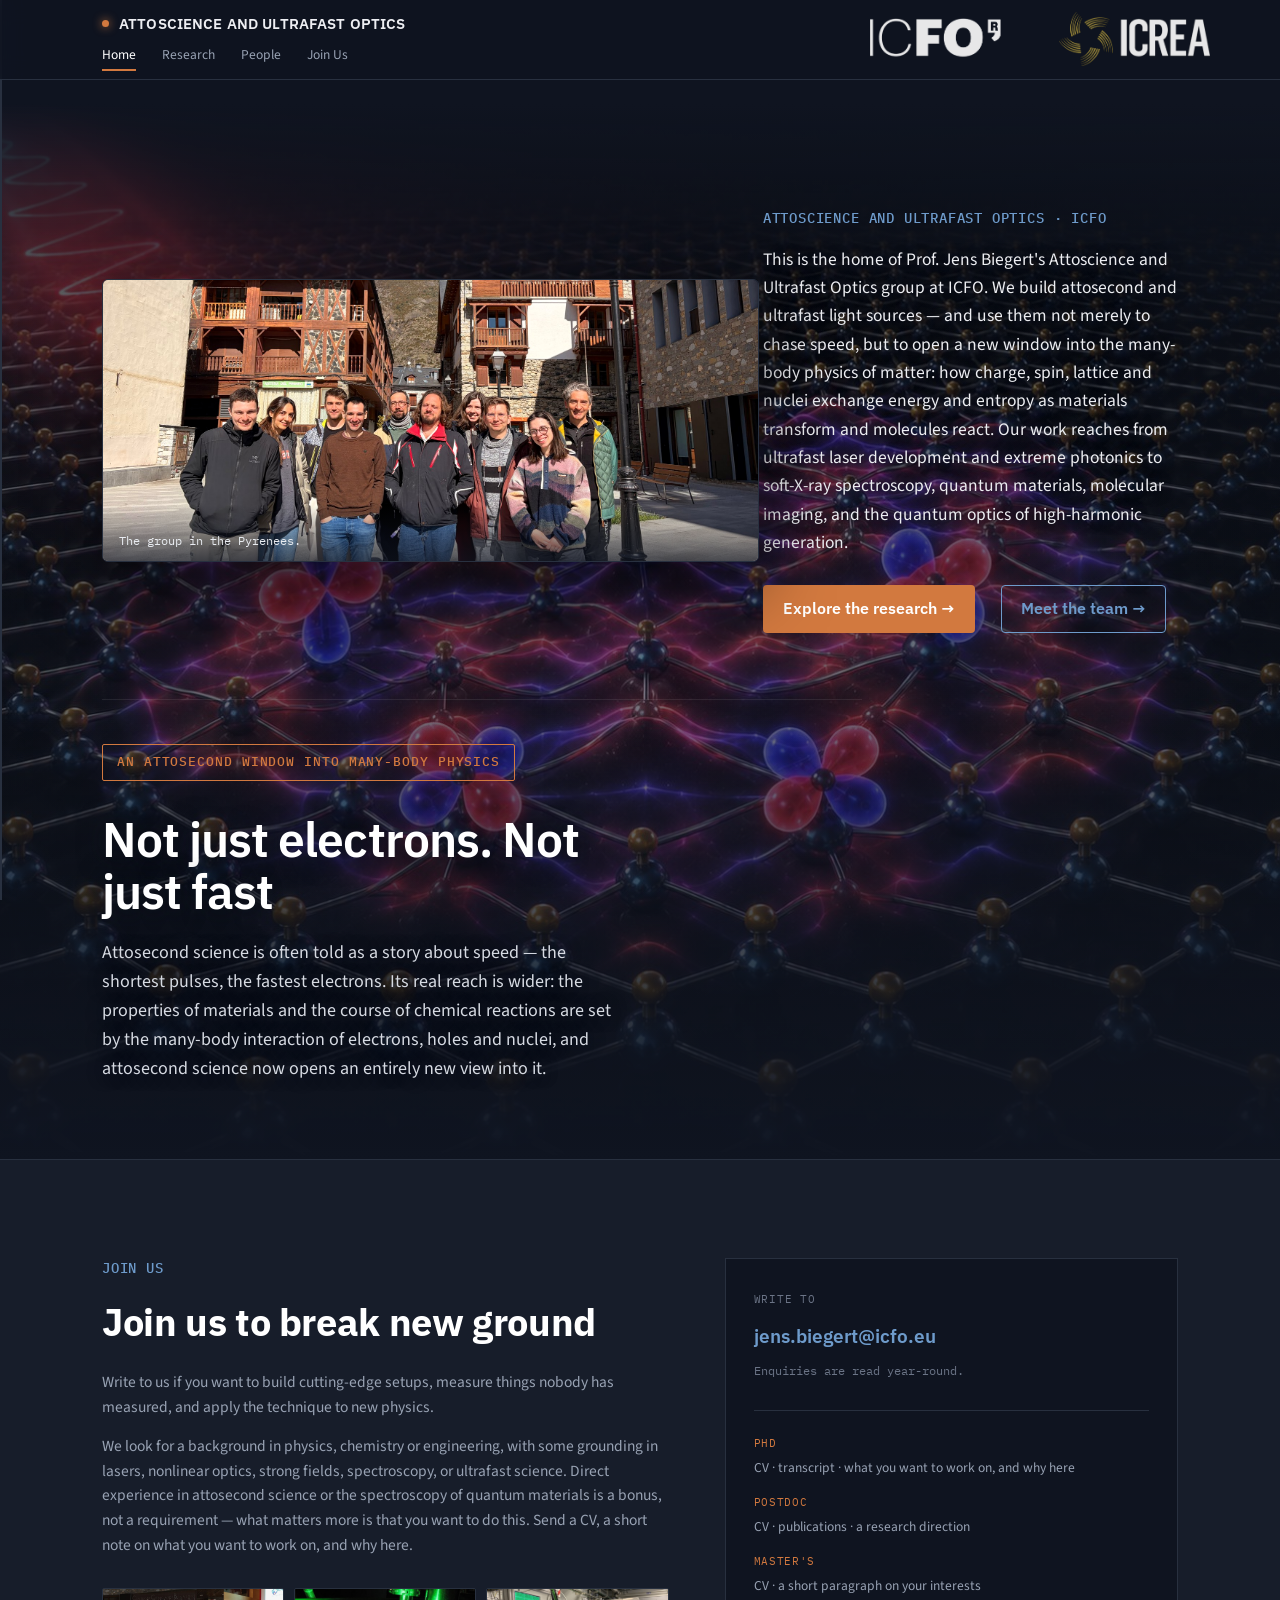
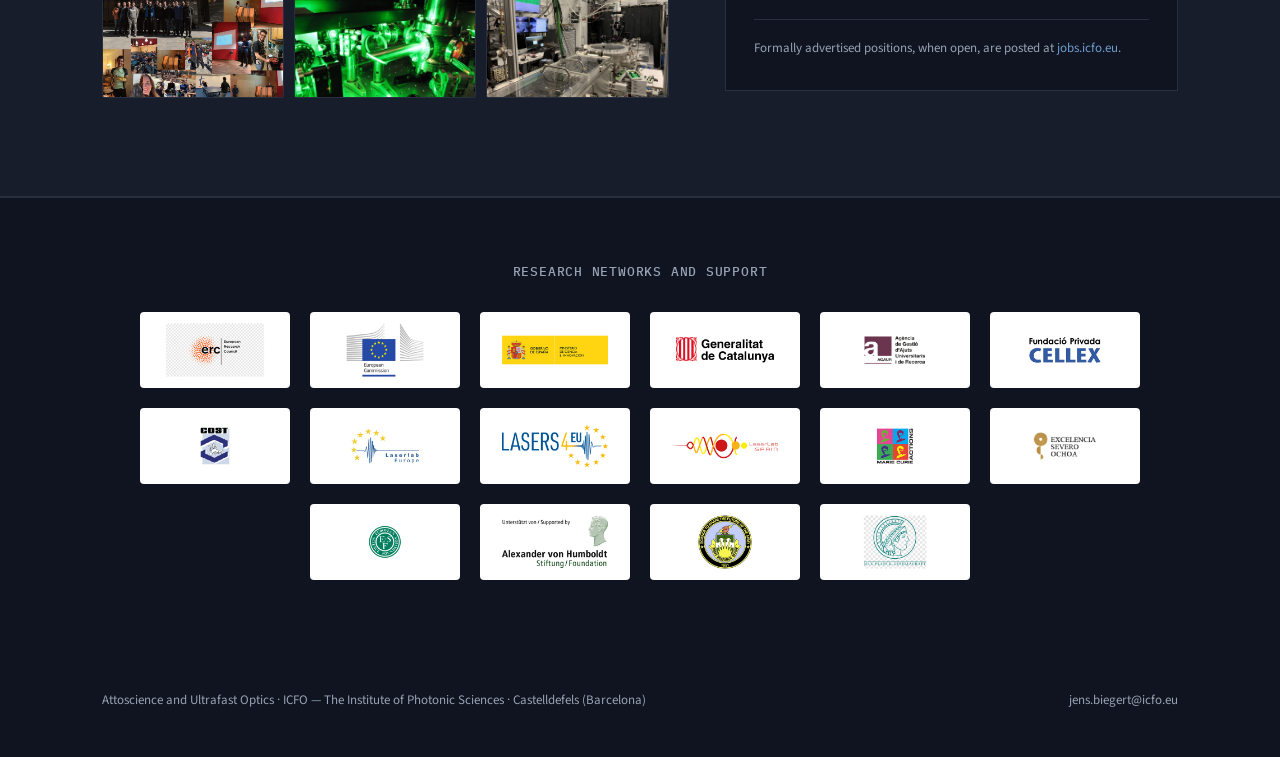
==== commit d62bb42e: "index.html" ====
--- a/index.html
+++ b/index.html
@@ -46,7 +46,7 @@
 
     <div class="home-vision rv">
       <div class="feat-badge">An attosecond window into many-body physics</div>
-      <h1 class="hv-h1">Not just electrons. Not just fast.</h1>
+      <h1 class="hv-h1">Not just electrons. Not just fast</h1>
       <p class="hv-lede">Attosecond science is often told as a story about speed — the shortest pulses, the fastest electrons. Its real reach is wider: the properties of materials and the course of chemical reactions are set by the many-body interaction of electrons, holes and nuclei, and attosecond science now opens an entirely new view into it.</p>
     </div>
 
@@ -59,7 +59,7 @@
 <section class="join" id="join"><div class="wrap"><div class="join-grid">
   <div>
     <div class="slabel">Join us</div>
-    <h2>Join us to break new ground.</h2>
+    <h2>Join us to break new ground</h2>
     <p>Write to us if you want to build cutting-edge setups, measure things nobody has measured, and apply the technique to new physics.</p>
     <p>We look for a background in physics, chemistry or engineering, with some grounding in lasers, nonlinear optics, strong fields, spectroscopy, or ultrafast science. Direct experience in attosecond science or the spectroscopy of quantum materials is a bonus, not a requirement — what matters more is that you want to do this. Send a CV, a short note on what you want to work on, and why here.</p>
     <div class="culture">
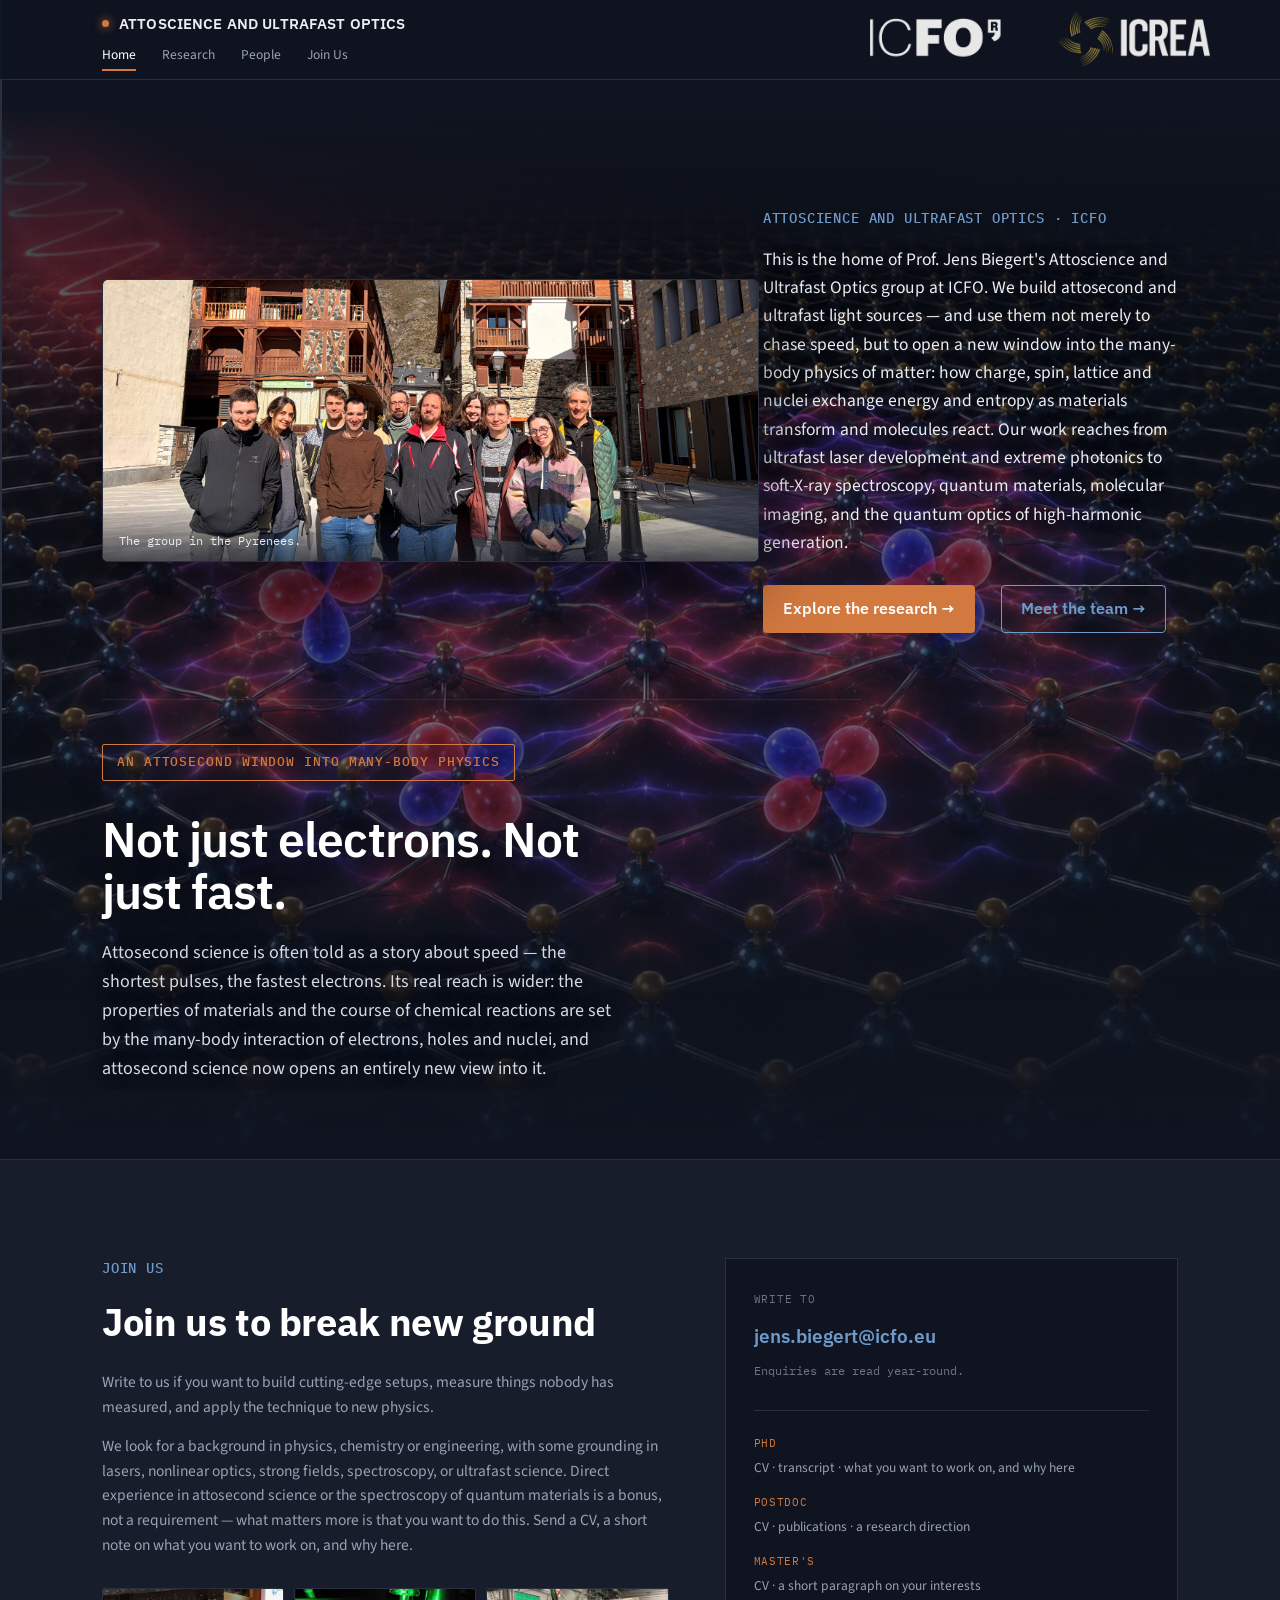
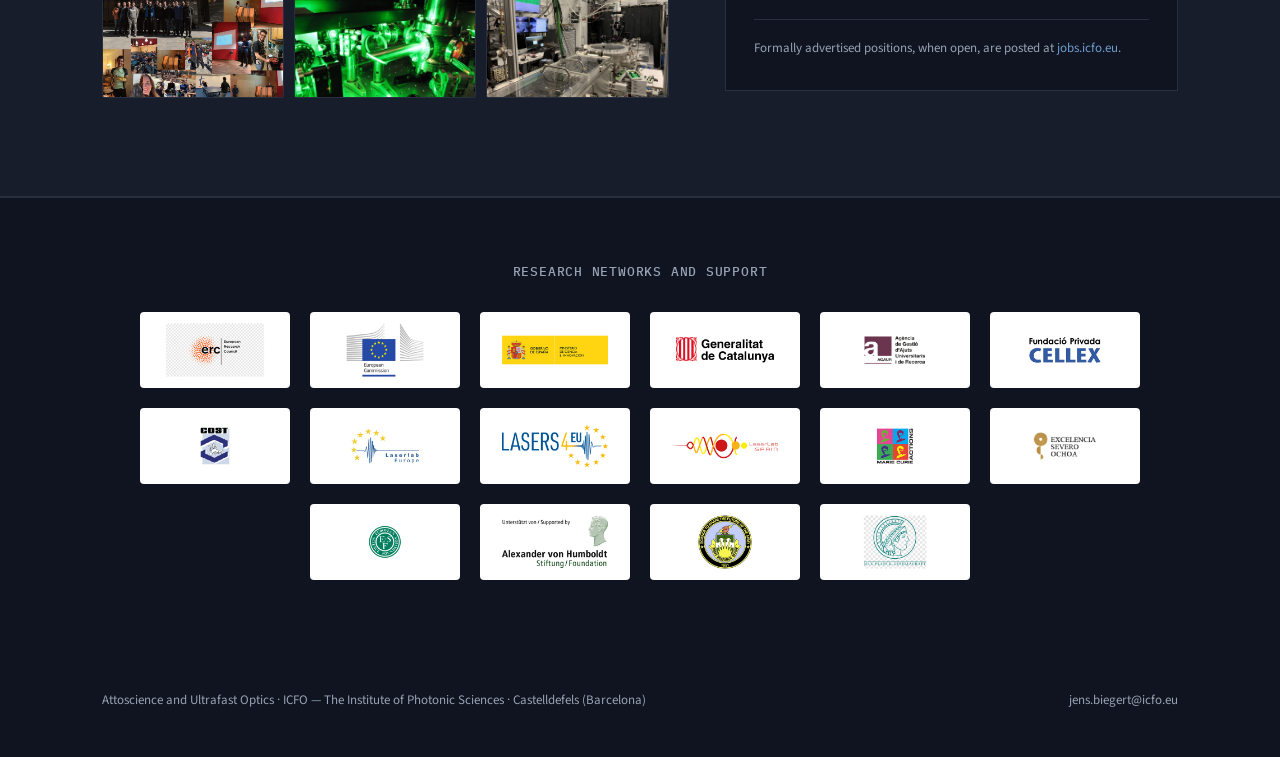
==== commit ee385c33: "index.html" ====
--- a/index.html
+++ b/index.html
@@ -46,7 +46,7 @@
 
     <div class="home-vision rv">
       <div class="feat-badge">An attosecond window into many-body physics</div>
-      <h1 class="hv-h1">Not just electrons. Not just fast</h1>
+      <h1 class="hv-h1">Not just electrons. Not just fast.</h1>
       <p class="hv-lede">Attosecond science is often told as a story about speed — the shortest pulses, the fastest electrons. Its real reach is wider: the properties of materials and the course of chemical reactions are set by the many-body interaction of electrons, holes and nuclei, and attosecond science now opens an entirely new view into it.</p>
     </div>
 
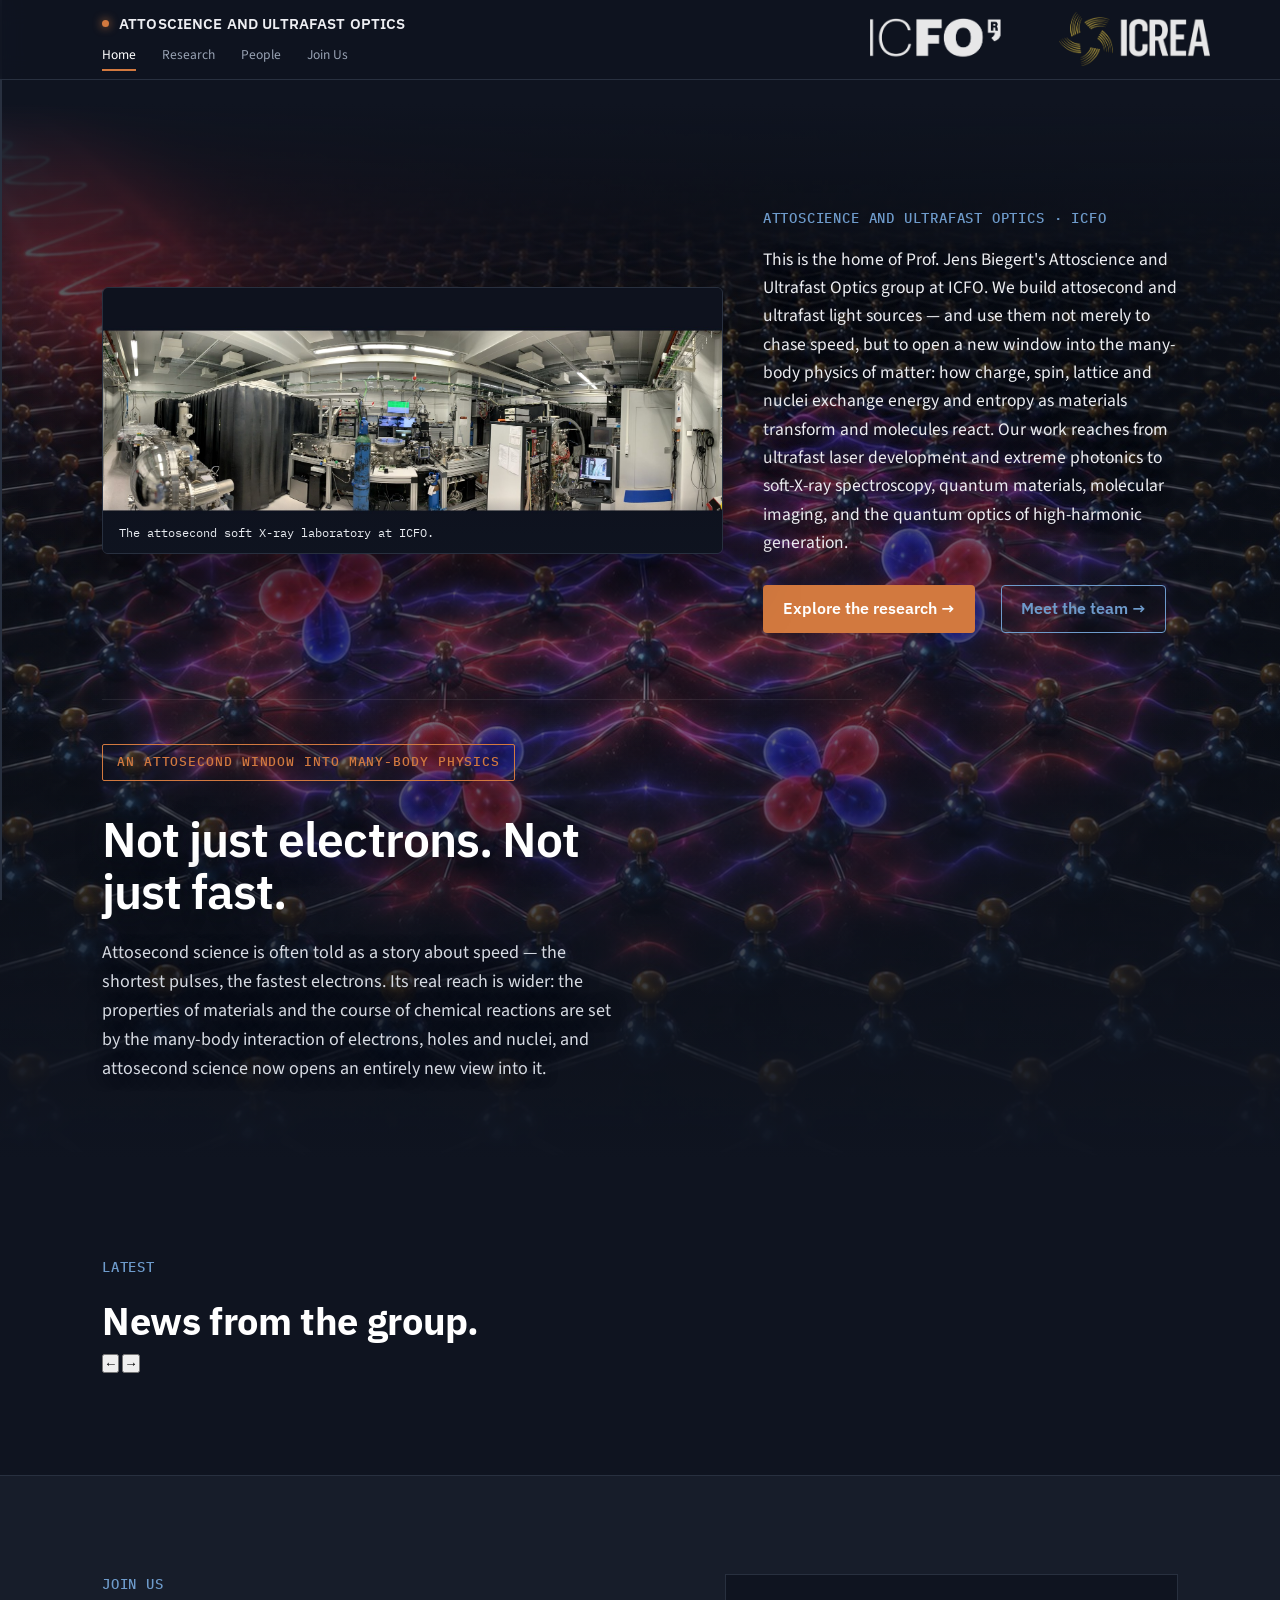
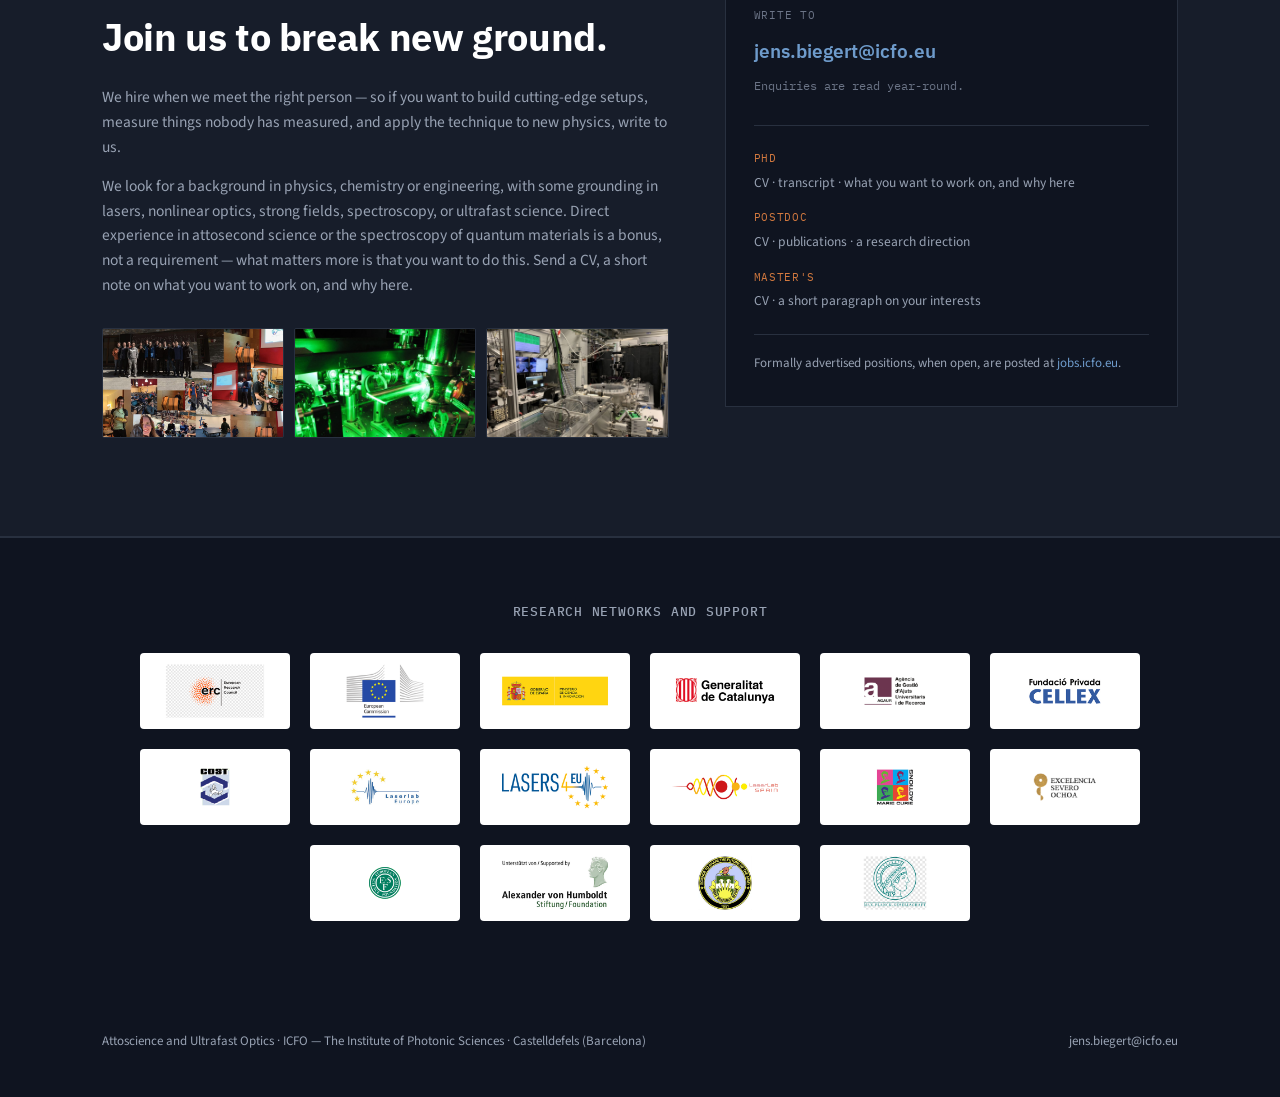
==== commit 984727b1: "Add files via upload" ====
--- a/index.html
+++ b/index.html
@@ -31,8 +31,8 @@
 
     <div class="welcome-grid">
       <figure class="welcome-photo rv">
-        <img src="img/group_photo.jpg" alt="The Attoscience and Ultrafast Optics group in the Pyrenees." loading="lazy">
-        <figcaption>The group in the Pyrenees.</figcaption>
+        <img src="img/lab-panorama.jpg" alt="The attosecond soft X-ray beamline in the group laboratory at ICFO." loading="lazy">
+        <figcaption>The attosecond soft X-ray laboratory at ICFO.</figcaption>
       </figure>
       <div class="welcome-text rv">
         <div class="slabel">Attoscience and Ultrafast Optics · ICFO</div>
@@ -55,12 +55,26 @@
 
 </div></section>
 
+
+<!-- NEWS -->
+<section class="news" id="news"><div class="wrap">
+  <div class="news-head">
+    <div><div class="slabel">Latest</div><h2>News from the group.</h2></div>
+    <div class="news-arrows">
+      <button class="news-arrow" id="newsPrev" aria-label="Previous">←</button>
+      <button class="news-arrow" id="newsNext" aria-label="Next">→</button>
+    </div>
+  </div>
+</div>
+  <div class="news-track" id="newsTrack"></div>
+</section>
+
 <!-- JOIN -->
 <section class="join" id="join"><div class="wrap"><div class="join-grid">
   <div>
     <div class="slabel">Join us</div>
-    <h2>Join us to break new ground</h2>
-    <p>Write to us if you want to build cutting-edge setups, measure things nobody has measured, and apply the technique to new physics.</p>
+    <h2>Join us to break new ground.</h2>
+    <p>We hire when we meet the right person — so if you want to build cutting-edge setups, measure things nobody has measured, and apply the technique to new physics, write to us.</p>
     <p>We look for a background in physics, chemistry or engineering, with some grounding in lasers, nonlinear optics, strong fields, spectroscopy, or ultrafast science. Direct experience in attosecond science or the spectroscopy of quantum materials is a bonus, not a requirement — what matters more is that you want to do this. Send a CV, a short note on what you want to work on, and why here.</p>
     <div class="culture">
       <img src="img/group_benasque.jpg" alt="Group retreat" loading="lazy">
@@ -95,4 +109,4 @@
 </div></footer>
 <script src="js/site.js"></script>
 </body>
-</html>
+</html>
--- a/css/style.css
+++ b/css/style.css
@@ -17,6 +17,7 @@
 nav{position:fixed;top:0;left:0;right:0;z-index:100;background:rgba(15,20,32,.82);backdrop-filter:blur(12px);border-bottom:1px solid var(--line);}
 nav .wrap{display:flex;justify-content:space-between;align-items:center;height:66px;}
 nav .nav-inner{display:block;height:auto;padding-top:12px;padding-bottom:8px;position:relative;}
+.brand a{text-decoration:none;color:inherit;display:flex;align-items:center;gap:10px;}
 .brand{font-family:'IBM Plex Sans',sans-serif;font-weight:600;font-size:14.5px;letter-spacing:.01em;display:flex;align-items:center;gap:10px;}
 .brand .dot{width:7px;height:7px;border-radius:50%;background:var(--warm);box-shadow:0 0 10px var(--warm);}
 .navlinks{display:flex;gap:26px;font-size:13.5px;color:var(--text-dim);}
@@ -383,7 +384,7 @@
 
 /* welcome — larger photo beside text */
 .welcome-grid{display:grid;grid-template-columns:1.5fr 1fr;gap:38px;align-items:center;position:relative;}
-.welcome-photo{margin:0 -34px 0 0;border-radius:6px;overflow:hidden;position:relative;z-index:2;border:1px solid var(--line);box-shadow:0 26px 70px rgba(0,0,0,.55);}
+.welcome-photo{margin:0 2px 0 0;border-radius:6px;overflow:hidden;position:relative;z-index:2;border:1px solid var(--line);box-shadow:0 26px 70px rgba(0,0,0,.55);}
 .welcome-photo img{width:100%;height:auto;display:block;filter:saturate(0.98) contrast(1.02);}
 .welcome-photo figcaption{position:absolute;left:0;right:0;bottom:0;padding:26px 16px 11px;font-family:'IBM Plex Mono',monospace;font-size:12px;color:#e9ecf1;background:linear-gradient(0deg,rgba(15,20,32,.72),rgba(15,20,32,0));}
 .welcome-text .slabel{margin-bottom:16px;}
@@ -410,7 +411,6 @@
 
 /* Two-row header with institutional logos */
 .nav-top{display:flex;justify-content:space-between;align-items:center;gap:20px;}
-.brand a{text-decoration:none;color:inherit;display:flex;align-items:center;gap:10px;}
 .nav-logos{position:absolute;top:50%;right:0;transform:translateY(-50%);display:flex;align-items:center;gap:22px;}
 .nav-logos a{display:flex;align-items:center;opacity:.9;transition:opacity .2s;}
 .nav-logos a:hover{opacity:1;}
